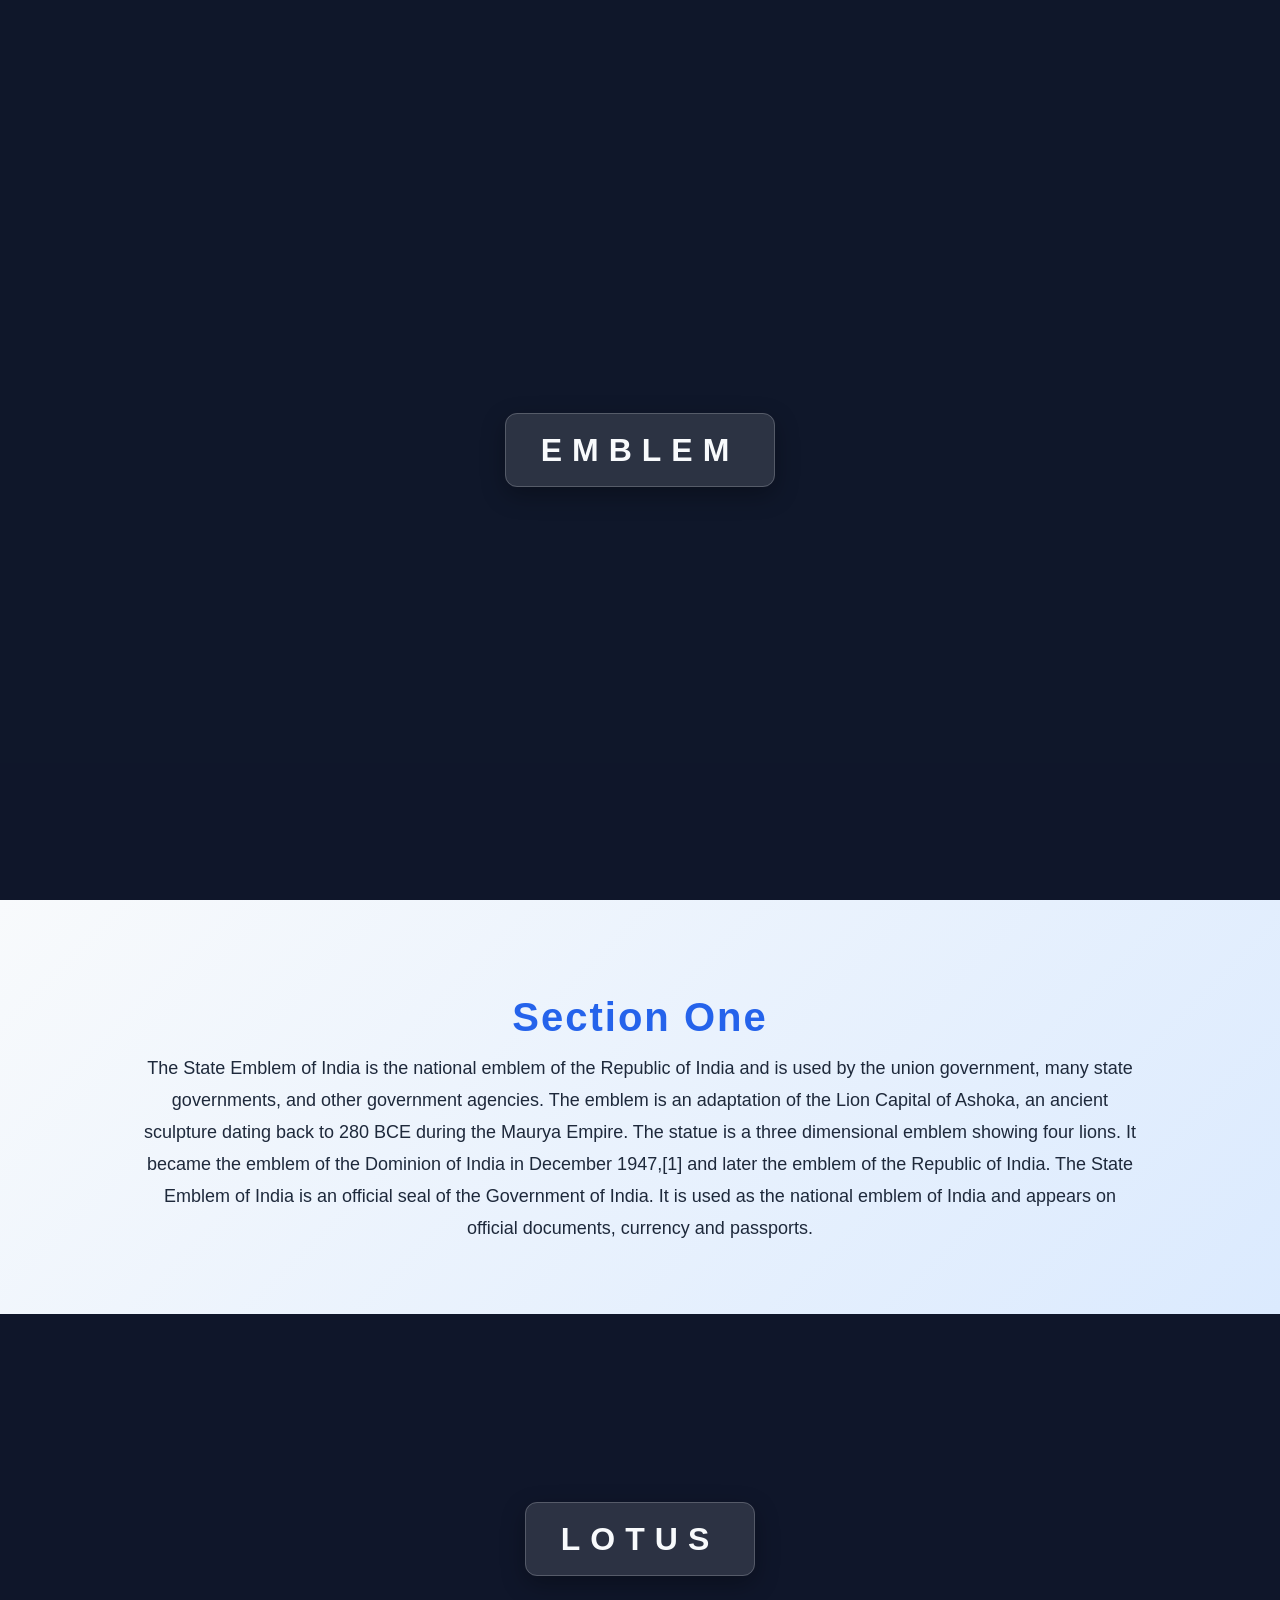
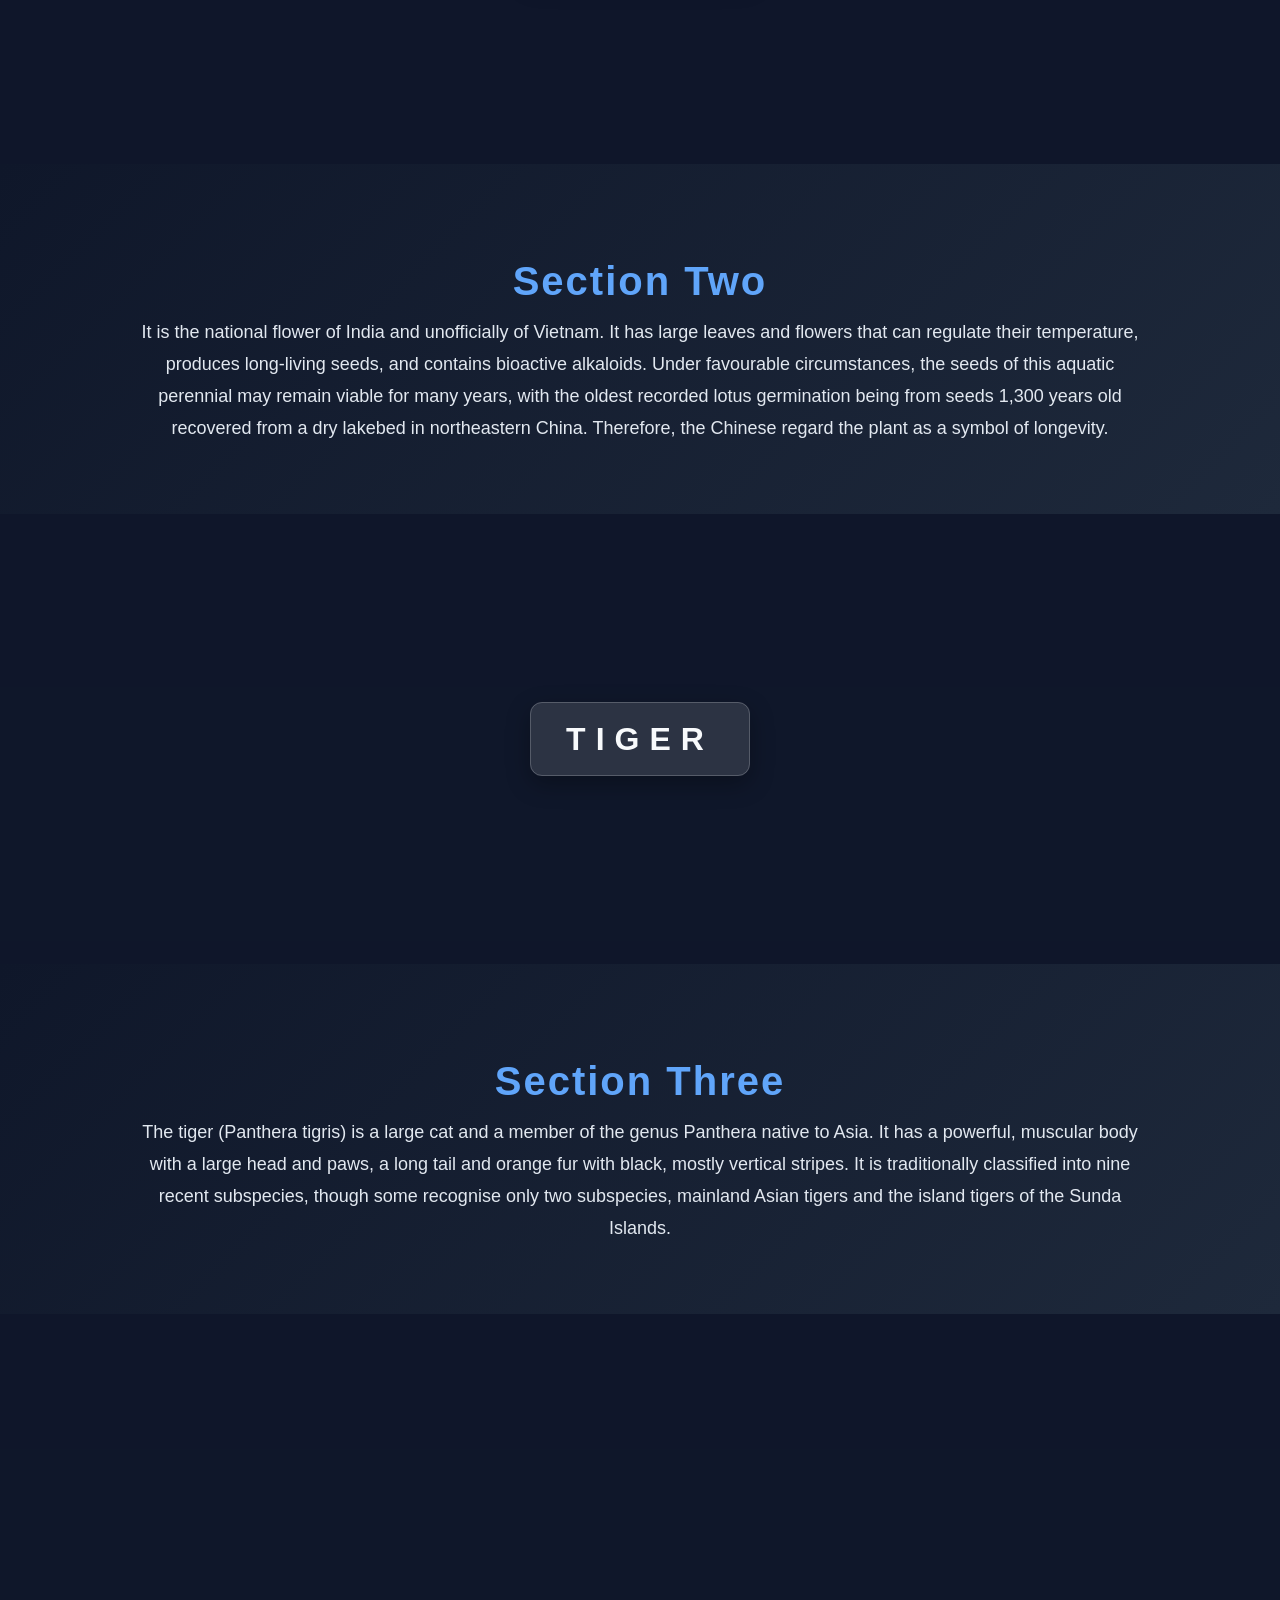
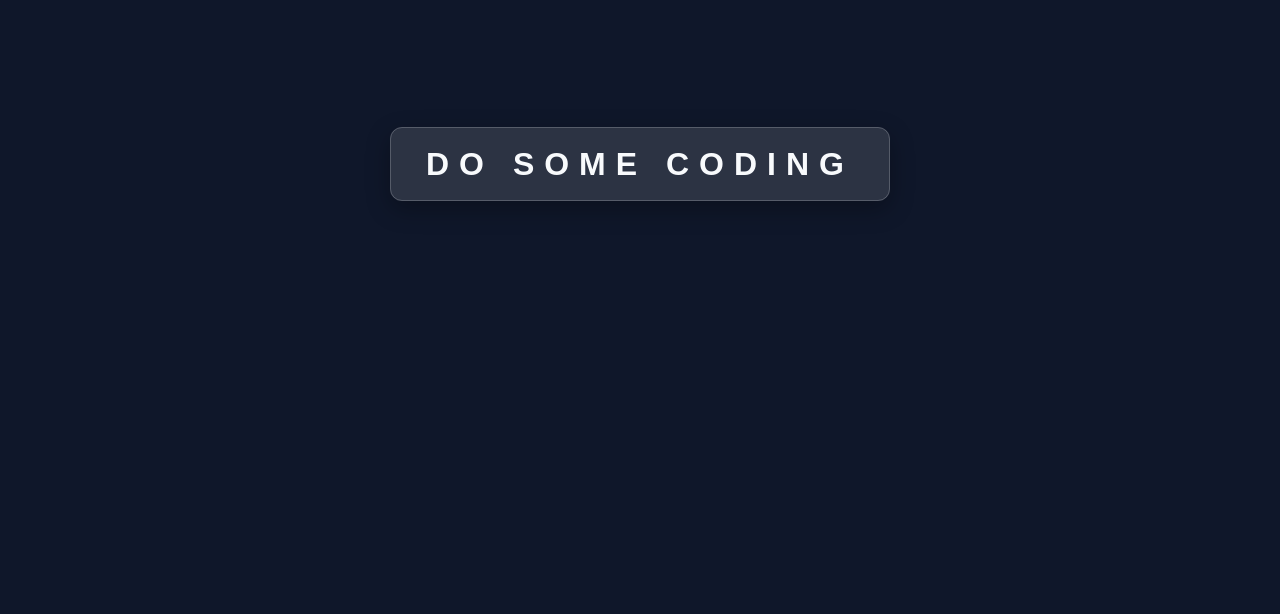
==== Projects/index.html @ c7fb28a3 "Add files via upload" ====
<!DOCTYPE html>
<html lang="en">
  <head>
    <meta charset="UTF-8" />
    <meta http-equiv="X-UA-Compatible" content="IE=edge" />
    <meta name="viewport" content="width=device-width, initial-scale=1.0" />
    <title>Parallax Website</title>
    <link rel="stylesheet" href="style.css" />
  </head>
  <body>
    <section class="pimg1">
      <div class="ptext">
        <span class="textBg"> Emblem </span>
      </div>
    </section>
    <section class="section section-light">
      <h2>Section One</h2>
      <p>
        The State Emblem of India is the national emblem of the Republic of India
        and is used by the union government, many state governments, and other government
        agencies. The emblem is an adaptation of the Lion Capital of Ashoka, an ancient
        sculpture dating back to 280 BCE during the Maurya Empire. The statue is a three
        dimensional emblem showing four lions. It became the emblem of the Dominion of India
        in December 1947,[1] and later the emblem of the Republic of India. 
        The State Emblem of India is an official seal of the Government of India.
        It is used as the national emblem of India and appears on official documents,
        currency and passports.
      </p>
    </section>
    <section class="pimg2">
      <div class="ptext">
        <span class="textBg"> lotus </span>
      </div>
    </section>
    <section class="section section-dark">
      <h2>Section Two</h2>
      <p>
        It is the national flower of India and unofficially of Vietnam.
        It has large leaves and flowers that can regulate their temperature,
        produces long-living seeds, and contains bioactive alkaloids.
        Under favourable circumstances, the seeds of this aquatic perennial
        may remain viable for many years, with the oldest recorded lotus
        germination being from seeds 1,300 years old recovered from a dry 
        lakebed in northeastern China. Therefore, the Chinese regard the
        plant as a symbol of longevity.
      </p>
    </section>
    <section class="pimg3">
      <div class="ptext">
        <span class="textBg"> tiger</span>
      </div>
    </section>
    <section class="section section-dark">
      <h2>Section Three</h2>
      <p>
        The tiger (Panthera tigris) is a large cat and a member of the genus Panthera native to Asia.
        It has a powerful, muscular body with a large head and paws, a long tail and orange fur with
        black, mostly vertical stripes. It is traditionally classified into nine recent subspecies,
        though some recognise only two subspecies, mainland Asian tigers and the island tigers of
        the Sunda Islands.
      </p>
    </section>
    <section class="pimg1">
      <div class="ptext">
        <span class="textBg"> Do Some Coding </span>
      </div>
    </section>
  </body>
</html>
---- Projects/style.css ----
html,
body {
  height: 100%;
  margin: 0;
  font-size: 16px;
  font-family: "Poppins", sans-serif;
  font-weight: 400;
  line-height: 1.8em;
  color: #e2e8f0;
  scroll-behavior: smooth;
  background-color: #0f172a;
}

/* Parallax Images */

.pimg1 {
  background-image: url(images/Emblem11.jpg);
  min-height: 100%;
}

.pimg2 {
  background-image: url(images/lotus12.jpg);
  min-height: 450px;
}

.pimg3 {
  background-image: url(images/Tiger13.jpg);
  min-height: 450px;
}

.pimg1,
.pimg2,
.pimg3 {
  position: relative;
  background-position: center;
  background-size: cover;
  background-repeat: no-repeat;
  background-attachment: fixed;

  /* Dark overlay effect */
  display: flex;
  align-items: center;
  justify-content: center;
}

.pimg1::before,
.pimg2::before,
.pimg3::before {
  content: "";
  position: absolute;
  inset: 0;
  background: rgba(15, 23, 42, 0.55);
}

/* Text on Image */

.ptext {
  position: relative;
  z-index: 1;
  text-align: center;
  color: #ffffff;
  font-size: 32px;
  letter-spacing: 10px;
  text-transform: uppercase;
  font-weight: 700;
  animation: fadeIn 1.5s ease;
}

.textBg {
  background: rgba(255, 255, 255, 0.12);
  backdrop-filter: blur(8px);
  color: #f8fafc;
  padding: 18px 35px;
  border-radius: 12px;
  border: 1px solid rgba(255, 255, 255, 0.2);
  box-shadow: 0 8px 25px rgba(0, 0, 0, 0.3);
}

/* Sections */

.section {
  padding: 70px 100px;
  text-align: center;
}

.section h2 {
  font-size: 40px;
  margin-bottom: 20px;
  letter-spacing: 2px;
}

.section p {
  font-size: 18px;
  line-height: 32px;
  max-width: 1000px;
  margin: 0 auto;
}

/* Light Section */

.section-light {
  background: linear-gradient(135deg, #f8fafc, #dbeafe);
  color: #1e293b;
}

.section-light h2 {
  color: #2563eb;
}

/* Dark Section */

.section-dark {
  background: linear-gradient(135deg, #0f172a, #1e293b);
  color: #e2e8f0;
}

.section-dark h2 {
  color: #60a5fa;
}

/* Animation */

@keyframes fadeIn {
  from {
    opacity: 0;
    transform: translateY(25px);
  }

  to {
    opacity: 1;
    transform: translateY(0);
  }
}

/* Responsive */

@media (max-width: 768px) {
  .ptext {
    font-size: 20px;
    letter-spacing: 4px;
    padding: 0 10px;
  }

  .textBg {
    padding: 14px 20px;
  }

  .section {
    padding: 50px 25px;
  }

  .section h2 {
    font-size: 30px;
  }

  .section p {
    font-size: 16px;
  }
}
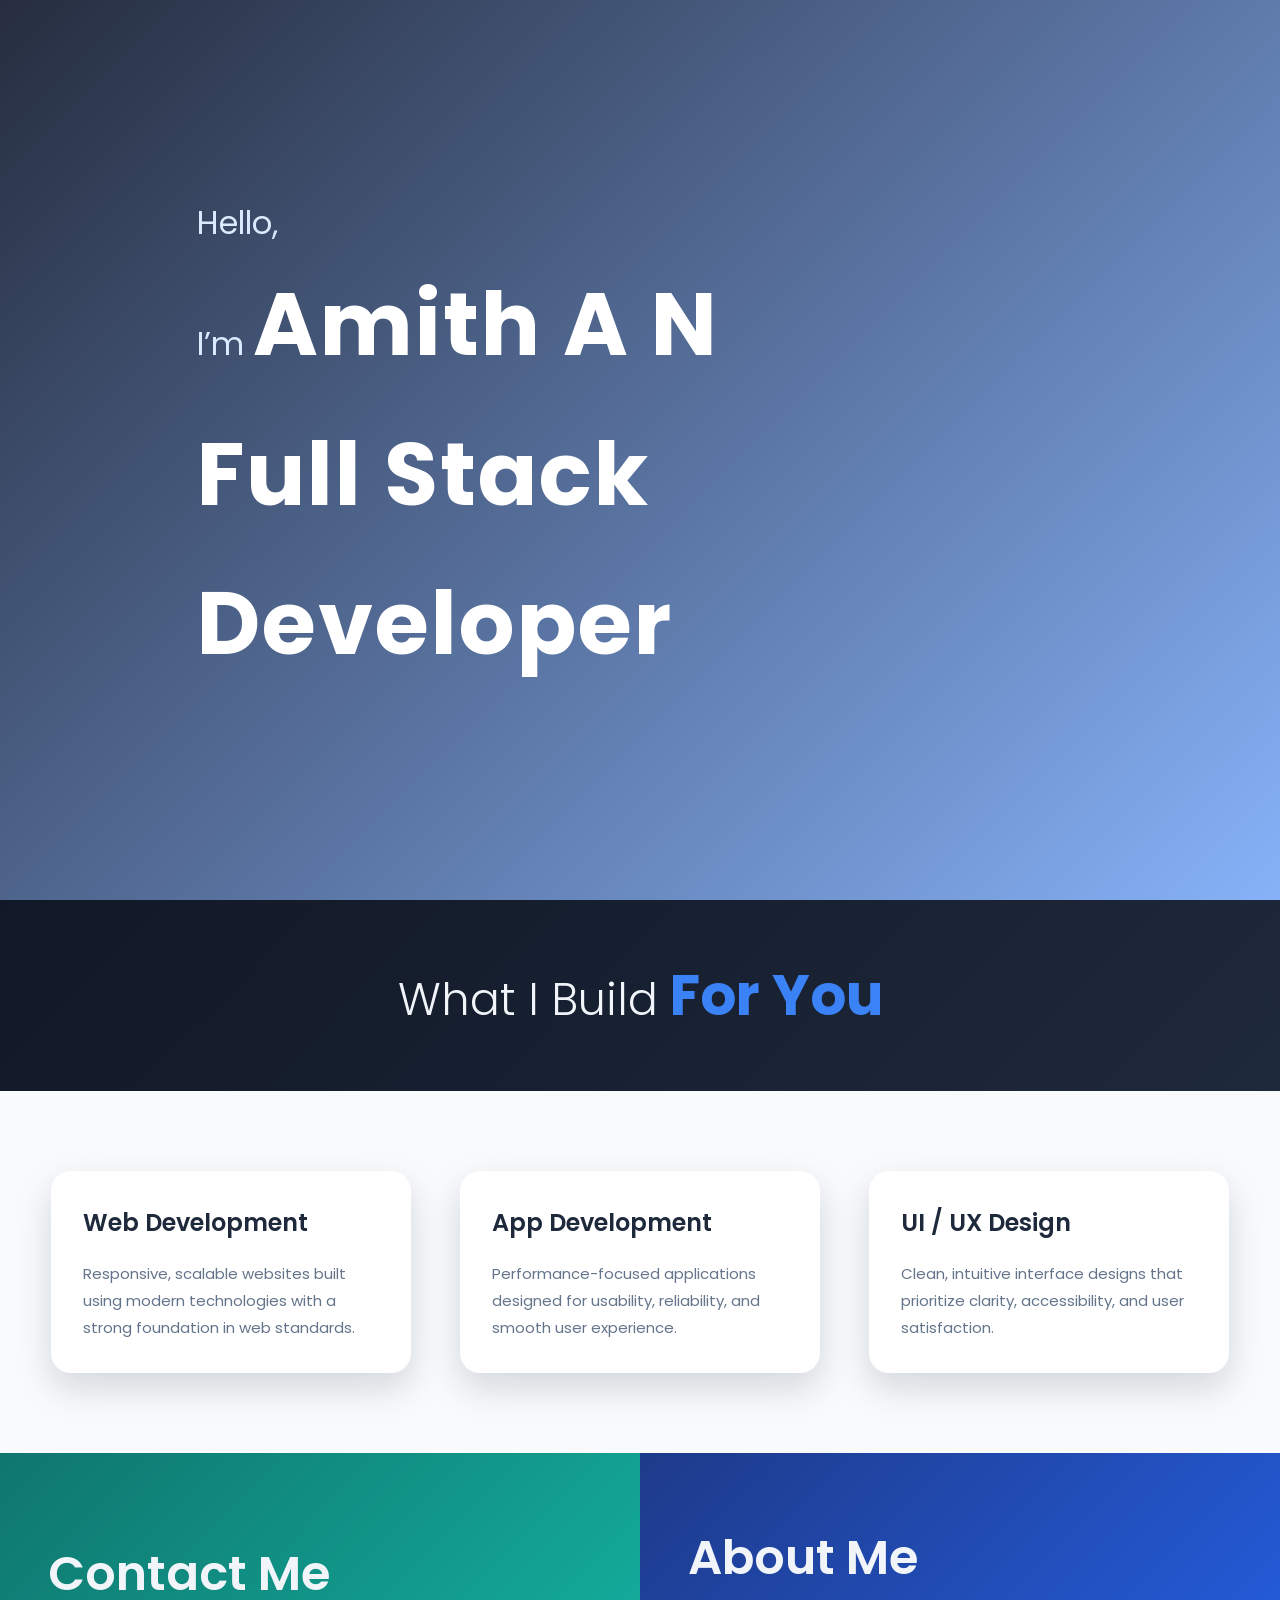
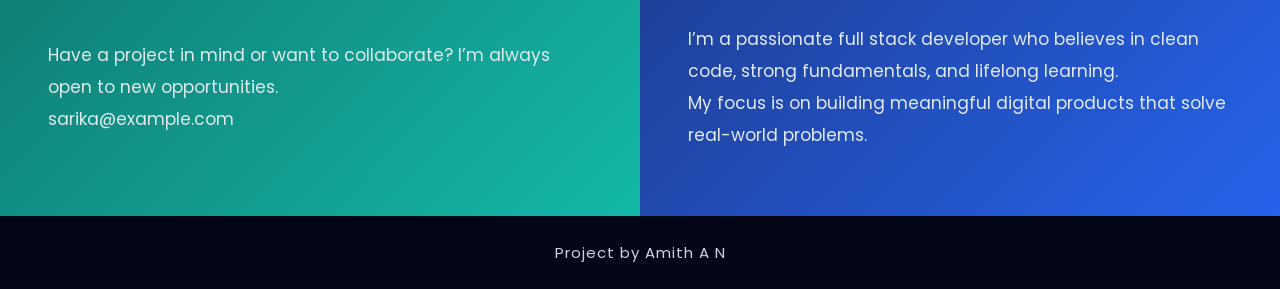
==== commit d69fa5e2: "Add files via upload" ====
--- a/Projects/index.html
+++ b/Projects/index.html
@@ -1,69 +1,105 @@
 <!DOCTYPE html>
 <html lang="en">
-  <head>
-    <meta charset="UTF-8" />
-    <meta http-equiv="X-UA-Compatible" content="IE=edge" />
-    <meta name="viewport" content="width=device-width, initial-scale=1.0" />
-    <title>Parallax Website</title>
-    <link rel="stylesheet" href="style.css" />
-  </head>
-  <body>
-    <section class="pimg1">
-      <div class="ptext">
-        <span class="textBg"> Emblem </span>
+<head>
+  <meta charset="UTF-8" />
+  <meta name="viewport" content="width=device-width, initial-scale=1.0" />
+  <title>Sarika HS | Full Stack Developer</title>
+
+  <!-- Link CSS -->
+  <link rel="stylesheet" href="style.css" />
+</head>
+
+<body>
+
+  <!-- HERO SECTION -->
+  <section class="hero_section">
+    <div class="text_container">
+      <h2>
+        Hello, <br />
+        I’m <span class="lg_text">Amith A N</span>
+      </h2>
+      <h1 class="lg_text">Full Stack Developer</h1>
+    </div>
+  </section>
+
+  <!-- SECTION TITLE -->
+  <section class="black_box">
+    <h2>
+      What I Build <span>For You</span>
+    </h2>
+  </section>
+
+  <!-- WORK / SERVICES -->
+  <section class="work">
+
+    <div class="grid_item">
+      <div class="card">
+        <div class="card_content">
+          <h3>Web Development</h3>
+          <p>
+            Responsive, scalable websites built using modern technologies
+            with a strong foundation in web standards.
+          </p>
+        </div>
       </div>
+    </div>
+
+    <div class="grid_item">
+      <div class="card">
+        <div class="card_content">
+          <h3>App Development</h3>
+          <p>
+            Performance-focused applications designed for usability,
+            reliability, and smooth user experience.
+          </p>
+        </div>
+      </div>
+    </div>
+
+    <div class="grid_item">
+      <div class="card">
+        <div class="card_content">
+          <h3>UI / UX Design</h3>
+          <p>
+            Clean, intuitive interface designs that prioritize clarity,
+            accessibility, and user satisfaction.
+          </p>
+        </div>
+      </div>
+    </div>
+
+  </section>
+
+  <!-- ABOUT & CONTACT -->
+  <section class="bottom_section">
+
+    <section class="contact">
+      <h2>Contact Me</h2>
+      <p>
+        Have a project in mind or want to collaborate?
+        I’m always open to new opportunities.
+      </p>
+      <p>sarika@example.com</p>
     </section>
-    <section class="section section-light">
-      <h2>Section One</h2>
+
+    <section class="about">
+      <h2>About Me</h2>
       <p>
-        The State Emblem of India is the national emblem of the Republic of India
-        and is used by the union government, many state governments, and other government
-        agencies. The emblem is an adaptation of the Lion Capital of Ashoka, an ancient
-        sculpture dating back to 280 BCE during the Maurya Empire. The statue is a three
-        dimensional emblem showing four lions. It became the emblem of the Dominion of India
-        in December 1947,[1] and later the emblem of the Republic of India. 
-        The State Emblem of India is an official seal of the Government of India.
-        It is used as the national emblem of India and appears on official documents,
-        currency and passports.
+        I’m a passionate full stack developer who believes in
+        clean code, strong fundamentals, and lifelong learning.
+      </p>
+      <p>
+        My focus is on building meaningful digital products
+        that solve real-world problems.
       </p>
     </section>
-    <section class="pimg2">
-      <div class="ptext">
-        <span class="textBg"> lotus </span>
-      </div>
-    </section>
-    <section class="section section-dark">
-      <h2>Section Two</h2>
-      <p>
-        It is the national flower of India and unofficially of Vietnam.
-        It has large leaves and flowers that can regulate their temperature,
-        produces long-living seeds, and contains bioactive alkaloids.
-        Under favourable circumstances, the seeds of this aquatic perennial
-        may remain viable for many years, with the oldest recorded lotus
-        germination being from seeds 1,300 years old recovered from a dry 
-        lakebed in northeastern China. Therefore, the Chinese regard the
-        plant as a symbol of longevity.
-      </p>
-    </section>
-    <section class="pimg3">
-      <div class="ptext">
-        <span class="textBg"> tiger</span>
-      </div>
-    </section>
-    <section class="section section-dark">
-      <h2>Section Three</h2>
-      <p>
-        The tiger (Panthera tigris) is a large cat and a member of the genus Panthera native to Asia.
-        It has a powerful, muscular body with a large head and paws, a long tail and orange fur with
-        black, mostly vertical stripes. It is traditionally classified into nine recent subspecies,
-        though some recognise only two subspecies, mainland Asian tigers and the island tigers of
-        the Sunda Islands.
-      </p>
-    </section>
-    <section class="pimg1">
-      <div class="ptext">
-        <span class="textBg"> Do Some Coding </span>
-      </div>
-    </section>
-  </body>
+
+  </section>
+
+  <!-- FOOTER -->
+  <footer>
+    <p>Project by Amith A N</p>
+  </footer>
+
+</body>
 </html>
--- a/Projects/style.css
+++ b/Projects/style.css
@@ -1,129 +1,240 @@
-html,
+/* =================================
+   GOOGLE FONT + ROOT VARIABLES
+================================= */
+@import url("https://fonts.googleapis.com/css2?family=Poppins:wght@300;400;500;600;700&display=swap");
+
+:root {
+  --bg-dark: #0f172a;
+  --bg-light: #f8fafc;
+  --text-light: #f1f5f9;
+  --text-dark: #1e293b;
+
+  --primary: #3b82f6;
+  --secondary: #8b5cf6;
+
+  --about-bg: #1e3a8a;
+  --contact-bg: #0f766e;
+
+  --card-bg: #ffffff;
+  --shadow: rgba(15, 23, 42, 0.15);
+}
+
+/* =================================
+   RESET
+================================= */
+*,
+*::before,
+*::after {
+  margin: 0;
+  padding: 0;
+  box-sizing: border-box;
+}
+
+/* =================================
+   BODY
+================================= */
 body {
-  height: 100%;
-  margin: 0;
-  font-size: 16px;
   font-family: "Poppins", sans-serif;
+  line-height: 1.7;
   font-weight: 400;
-  line-height: 1.8em;
-  color: #e2e8f0;
-  scroll-behavior: smooth;
-  background-color: #0f172a;
-}
-
-/* Parallax Images */
-
-.pimg1 {
-  background-image: url(images/Emblem11.jpg);
-  min-height: 100%;
-}
-
-.pimg2 {
-  background-image: url(images/lotus12.jpg);
-  min-height: 450px;
-}
-
-.pimg3 {
-  background-image: url(images/Tiger13.jpg);
-  min-height: 450px;
-}
-
-.pimg1,
-.pimg2,
-.pimg3 {
-  position: relative;
-  background-position: center;
-  background-size: cover;
-  background-repeat: no-repeat;
-  background-attachment: fixed;
-
-  /* Dark overlay effect */
+  background: var(--bg-light);
+  color: var(--text-dark);
+  overflow-x: hidden;
+}
+
+/* =================================
+   HERO SECTION
+================================= */
+.hero_section {
+  min-height: 100vh;
+  background:
+    linear-gradient(
+      135deg,
+      rgba(15, 23, 42, 0.9),
+      rgba(59, 130, 246, 0.6)
+    ),
+    url("images/developer.png") center/cover no-repeat;
+
   display: flex;
   align-items: center;
   justify-content: center;
-}
-
-.pimg1::before,
-.pimg2::before,
-.pimg3::before {
-  content: "";
-  position: absolute;
-  inset: 0;
-  background: rgba(15, 23, 42, 0.55);
-}
-
-/* Text on Image */
-
-.ptext {
-  position: relative;
-  z-index: 1;
+  text-align: left;
+}
+
+.text_container {
+  max-width: 950px;
+  padding: 3rem 2rem;
+  color: var(--text-light);
+  animation: fadeIn 1.5s ease;
+}
+
+.text_container h1 {
+  margin-bottom: 15px;
+}
+
+.lg_text {
+  font-size: clamp(3rem, 7vw, 5.5rem);
+  font-weight: 700;
+  letter-spacing: 2px;
+  color: #ffffff;
+}
+
+.text_container h2 {
+  font-size: 2rem;
+  font-weight: 400;
+  margin-top: 10px;
+  color: #dbeafe;
+}
+
+/* =================================
+   BLACK BOX
+================================= */
+.black_box {
+  background: linear-gradient(135deg, #111827, #1e293b);
+  padding: 3rem 1rem;
   text-align: center;
-  color: #ffffff;
-  font-size: 32px;
-  letter-spacing: 10px;
-  text-transform: uppercase;
+}
+
+.black_box h2 {
+  font-size: 2.8rem;
+  font-weight: 300;
+  color: var(--text-light);
+}
+
+.black_box h2 span {
+  color: var(--primary);
   font-weight: 700;
-  animation: fadeIn 1.5s ease;
-}
-
-.textBg {
-  background: rgba(255, 255, 255, 0.12);
-  backdrop-filter: blur(8px);
-  color: #f8fafc;
-  padding: 18px 35px;
-  border-radius: 12px;
-  border: 1px solid rgba(255, 255, 255, 0.2);
-  box-shadow: 0 8px 25px rgba(0, 0, 0, 0.3);
-}
-
-/* Sections */
-
-.section {
-  padding: 70px 100px;
+  font-size: 3.5rem;
+}
+
+/* =================================
+   SERVICES GRID
+================================= */
+.work {
+  max-width: 1250px;
+  margin: 5rem auto;
+  padding: 0 2rem;
+
+  display: grid;
+  grid-template-columns: repeat(auto-fit, minmax(300px, 1fr));
+  gap: 2.5rem;
+}
+
+.grid_item {
+  display: flex;
+  justify-content: center;
+}
+
+/* =================================
+   CARD DESIGN
+================================= */
+.card {
+  background: var(--card-bg);
+  max-width: 360px;
+  border-radius: 20px;
+  overflow: hidden;
+
+  box-shadow: 0 15px 35px var(--shadow);
+  transition: all 0.4s ease;
+}
+
+.card:hover {
+  transform: translateY(-12px) scale(1.02);
+  box-shadow: 0 25px 45px rgba(15, 23, 42, 0.25);
+}
+
+.card img {
+  width: 100%;
+  height: 220px;
+  object-fit: cover;
+}
+
+.card_content {
+  padding: 2rem;
+}
+
+.card_content h3 {
+  font-size: 1.5rem;
+  font-weight: 600;
+  margin-bottom: 1rem;
+  color: var(--text-dark);
+}
+
+.card_content p {
+  color: #64748b;
+  font-size: 15px;
+  line-height: 1.8;
+}
+
+/* =================================
+   ABOUT + CONTACT SECTION
+================================= */
+.bottom_section {
+  display: flex;
+  flex-wrap: wrap;
+}
+
+.about,
+.contact {
+  flex: 1;
+  min-height: 350px;
+  padding: 4rem 3rem;
+  color: var(--text-light);
+
+  display: flex;
+  flex-direction: column;
+  justify-content: center;
+}
+
+.about {
+  background: linear-gradient(
+    135deg,
+    var(--about-bg),
+    #2563eb
+  );
+}
+
+.contact {
+  background: linear-gradient(
+    135deg,
+    var(--contact-bg),
+    #14b8a6
+  );
+}
+
+.about h2,
+.contact h2 {
+  font-size: 3rem;
+  font-weight: 600;
+  margin-bottom: 1.5rem;
+}
+
+.about p,
+.contact p {
+  font-size: 17px;
+  line-height: 1.9;
+  color: #e2e8f0;
+}
+
+/* =================================
+   FOOTER
+================================= */
+footer {
+  background: #020617;
+  color: #cbd5e1;
   text-align: center;
-}
-
-.section h2 {
-  font-size: 40px;
-  margin-bottom: 20px;
-  letter-spacing: 2px;
-}
-
-.section p {
-  font-size: 18px;
-  line-height: 32px;
-  max-width: 1000px;
-  margin: 0 auto;
-}
-
-/* Light Section */
-
-.section-light {
-  background: linear-gradient(135deg, #f8fafc, #dbeafe);
-  color: #1e293b;
-}
-
-.section-light h2 {
-  color: #2563eb;
-}
-
-/* Dark Section */
-
-.section-dark {
-  background: linear-gradient(135deg, #0f172a, #1e293b);
-  color: #e2e8f0;
-}
-
-.section-dark h2 {
-  color: #60a5fa;
-}
-
-/* Animation */
-
+  padding: 1.5rem;
+  font-size: 15px;
+  letter-spacing: 1px;
+}
+
+/* =================================
+   ANIMATION
+================================= */
 @keyframes fadeIn {
   from {
     opacity: 0;
-    transform: translateY(25px);
+    transform: translateY(30px);
   }
 
   to {
@@ -132,28 +243,35 @@
   }
 }
 
-/* Responsive */
-
-@media (max-width: 768px) {
-  .ptext {
-    font-size: 20px;
-    letter-spacing: 4px;
-    padding: 0 10px;
-  }
-
-  .textBg {
-    padding: 14px 20px;
-  }
-
-  .section {
-    padding: 50px 25px;
-  }
-
-  .section h2 {
-    font-size: 30px;
-  }
-
-  .section p {
-    font-size: 16px;
+/* =================================
+   RESPONSIVE DESIGN
+================================= */
+@media (max-width: 786px) {
+  .hero_section {
+    min-height: 80vh;
+    text-align: center;
+    padding: 2rem;
+  }
+
+  .lg_text {
+    font-size: 3rem;
+  }
+
+  .black_box h2 {
+    font-size: 2rem;
+  }
+
+  .black_box h2 span {
+    font-size: 2.5rem;
+  }
+
+  .about,
+  .contact {
+    padding: 3rem 2rem;
+  }
+
+  .about h2,
+  .contact h2 {
+    font-size: 2.2rem;
   }
 }
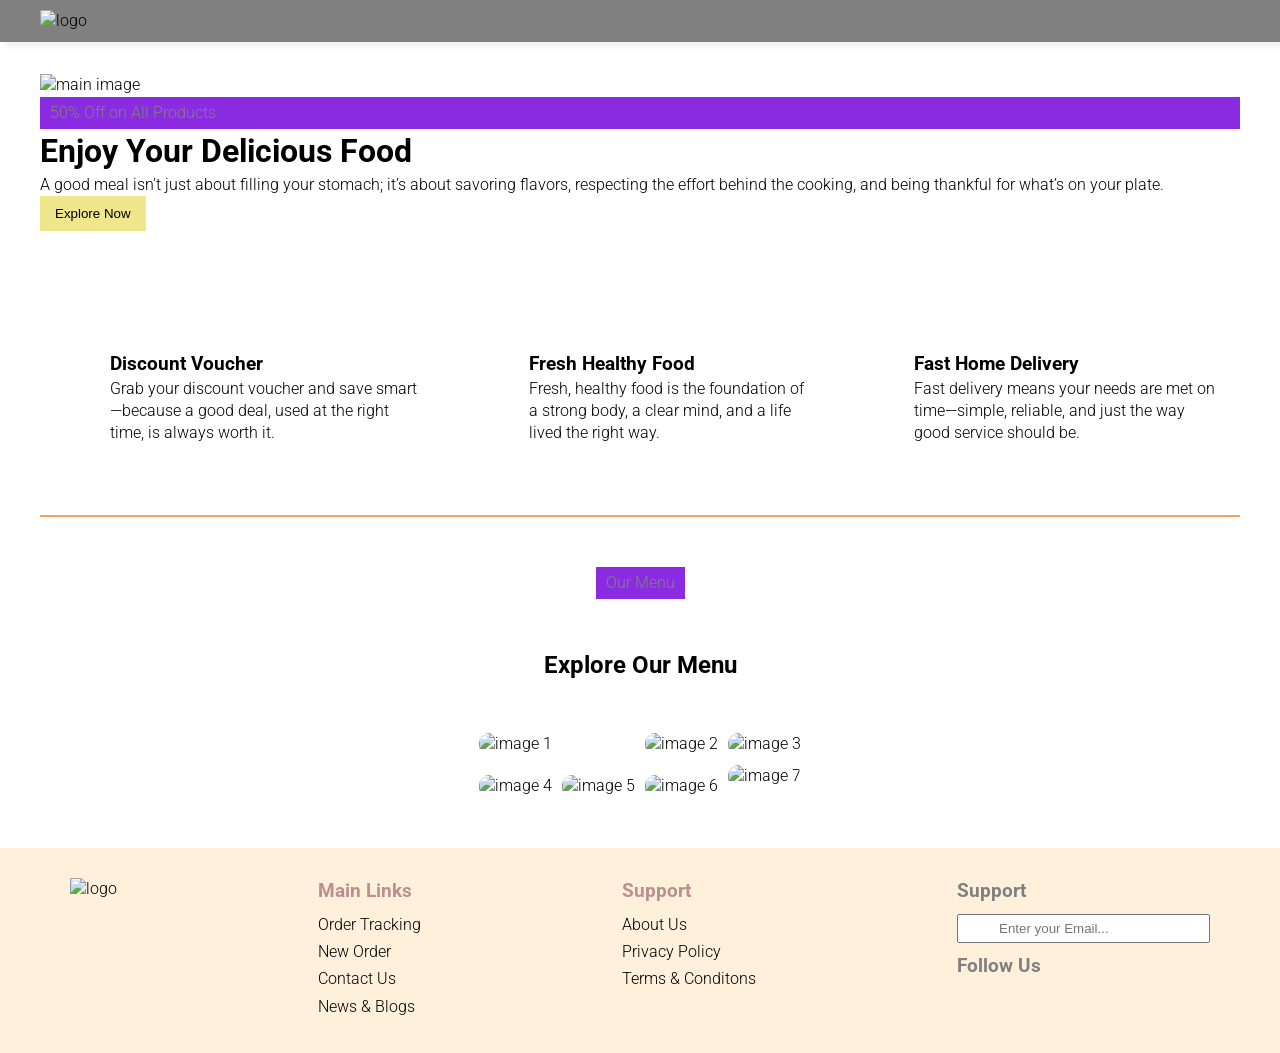
==== commit 0d0d7c83: "Add files via upload" ====
--- a/Projects/index.html
+++ b/Projects/index.html
@@ -1,105 +1,167 @@
 <!DOCTYPE html>
 <html lang="en">
-<head>
-  <meta charset="UTF-8" />
-  <meta name="viewport" content="width=device-width, initial-scale=1.0" />
-  <title>Sarika HS | Full Stack Developer</title>
+  <head>
+    <meta charset="UTF-8" />
+    <meta http-equiv="X-UA-Compatible" content="IE=edge" />
+    <meta name="viewport" content="width=device-width, initial-scale=1.0" />
+    <title>Restaurant Website</title>
+    <link rel="stylesheet" href="style.css" />
+    <script
+      src="https://kit.fontawesome.com/7a4b62b0a4.js"
+      crossorigin="anonymous"
+    ></script>
+  </head>
+  <body>
+    <nav>
+      <div class="navigation container">
+        <div class="logo_container">
+          <img src="images/logo.jpg" alt="logo" />
+        </div>
+        <div class="bar_icon">
+          <i class="fas fa-bars"></i>
+        </div>
+      </div>
+    </nav>
+    <!-- Main Section -->
+    <div class="container">
+      <div class="main">
+        <div class="main_image">
+          <img src="images/main_image.jpg" alt="main image" />
+        </div>
+        <div class="main_content">
+          <div class="tag">50% Off on All Products</div>
+          <h1>Enjoy Your Delicious Food</h1>
+          <p>
+            A good meal isn’t just about filling your stomach; it’s
+            about savoring flavors, respecting the effort behind the
+            cooking, and being thankful for what’s on your plate.
+          </p>
+          <button class="explore_btn">Explore Now</button>
+        </div>
+      </div>
+      <section class="features">
+        <div class="feature">
+          <img src="icons/discount.jpg" alt="" />
+          <div class="feature_content">
+            <h3>Discount Voucher</h3>
+            Grab your discount voucher and save smart—because a good deal, used at the right time, is always worth it.
+          </div>
+        </div>
+        <div class="feature">
+          <img src="icons/fresh.jpg" alt="" />
+          <div class="feature_content">
+            <h3>Fresh Healthy Food</h3>
+            Fresh, healthy food is the foundation of a strong body, a clear mind, and a life lived the right way.
+          </div>
+        </div>
+        <div class="feature">
+          <img src="icons/delivery.jpg" alt="" />
+          <div class="feature_content">
+            <h3>Fast Home Delivery</h3>
+            Fast delivery means your needs are met on time—simple, reliable, and just the way good service should be.
+          </div>
+        </div>
+      </section>
+      <div class="divider"></div>
+      <div class="menu">
+        <div class="tag">Our Menu</div>
+        <h2>Explore Our Menu</h2>
 
-  <!-- Link CSS -->
-  <link rel="stylesheet" href="style.css" />
-</head>
-
-<body>
-
-  <!-- HERO SECTION -->
-  <section class="hero_section">
-    <div class="text_container">
-      <h2>
-        Hello, <br />
-        I’m <span class="lg_text">Amith A N</span>
-      </h2>
-      <h1 class="lg_text">Full Stack Developer</h1>
-    </div>
-  </section>
-
-  <!-- SECTION TITLE -->
-  <section class="black_box">
-    <h2>
-      What I Build <span>For You</span>
-    </h2>
-  </section>
-
-  <!-- WORK / SERVICES -->
-  <section class="work">
-
-    <div class="grid_item">
-      <div class="card">
-        <div class="card_content">
-          <h3>Web Development</h3>
-          <p>
-            Responsive, scalable websites built using modern technologies
-            with a strong foundation in web standards.
-          </p>
+        <div class="grid">
+          <div class="item1">
+            <img
+              class="grid-image"
+              src="images/grid_image1.jpg"
+              alt="image 1"
+            />
+          </div>
+          <div class="item2">
+            <img
+              class="grid-image"
+              src="images/grid_image2.jpg"
+              alt="image 2"
+            />
+          </div>
+          <div class="item3">
+            <img
+              class="grid-image"
+              src="images/grid_image3.jpg"
+              alt="image 3"
+            />
+          </div>
+          <div class="item4">
+            <img
+              class="grid-image"
+              src="images/grid_image4.jpg"
+              alt="image 4"
+            />
+          </div>
+          <div class="item5">
+            <img
+              class="grid-image"
+              src="images/grid_image5.jpg"
+              alt="image 5"
+            />
+          </div>
+          <div class="item6">
+            <img
+              class="grid-image"
+              src="images/grid_image6.jpg"
+              alt="image 6"
+            />
+          </div>
+          <div class="item7">
+            <img
+              class="grid-image"
+              src="images/grid_image7.jpg"
+              alt="image 7"
+            />
+          </div>
         </div>
       </div>
     </div>
-
-    <div class="grid_item">
-      <div class="card">
-        <div class="card_content">
-          <h3>App Development</h3>
-          <p>
-            Performance-focused applications designed for usability,
-            reliability, and smooth user experience.
-          </p>
+    <footer>
+      <div class="footer_container container">
+        <div class="footer_logo">
+          <img src="images/logo.png" alt="logo" />
+        </div>
+        <div class="link_lists">
+          <h3>Main Links</h3>
+          <ul>
+            <li>Order Tracking</li>
+            <li>New Order</li>
+            <li>Contact Us</li>
+            <li>News & Blogs</li>
+          </ul>
+        </div>
+        <div class="link_lists">
+          <h3>Support</h3>
+          <ul>
+            <li>About Us</li>
+            <li>Privacy Policy</li>
+            <li>Terms & Conditons</li>
+          </ul>
+        </div>
+        <div class="news_letter">
+          <h3>Support</h3>
+          <input type="email" placeholder="Enter your Email..." />
+          <h3>Follow Us</h3>
+          <div class="icon_container">
+            <div class="icon">
+              <i class="our-facebook"></i>
+            </div>
+            <div class="icon">
+              <i class="www-twitter" aria-hidden="true"></i>
+            </div>
+            <div class="icon">
+              <i class="123-instagram" aria-hidden="true"></i>
+            </div>
+            <div class="icon">
+              <i class="abc-youtube" aria-hidden="true"></i>
+            </div>
+          </div>
         </div>
       </div>
-    </div>
-
-    <div class="grid_item">
-      <div class="card">
-        <div class="card_content">
-          <h3>UI / UX Design</h3>
-          <p>
-            Clean, intuitive interface designs that prioritize clarity,
-            accessibility, and user satisfaction.
-          </p>
-        </div>
-      </div>
-    </div>
-
-  </section>
-
-  <!-- ABOUT & CONTACT -->
-  <section class="bottom_section">
-
-    <section class="contact">
-      <h2>Contact Me</h2>
-      <p>
-        Have a project in mind or want to collaborate?
-        I’m always open to new opportunities.
-      </p>
-      <p>sarika@example.com</p>
-    </section>
-
-    <section class="about">
-      <h2>About Me</h2>
-      <p>
-        I’m a passionate full stack developer who believes in
-        clean code, strong fundamentals, and lifelong learning.
-      </p>
-      <p>
-        My focus is on building meaningful digital products
-        that solve real-world problems.
-      </p>
-    </section>
-
-  </section>
-
-  <!-- FOOTER -->
-  <footer>
-    <p>Project by Amith A N</p>
-  </footer>
-
-</body>
+    </footer>
+  </body>
 </html>
--- a/Projects/style.css
+++ b/Projects/style.css
@@ -1,277 +1,225 @@
-/* =================================
-   GOOGLE FONT + ROOT VARIABLES
-================================= */
-@import url("https://fonts.googleapis.com/css2?family=Poppins:wght@300;400;500;600;700&display=swap");
-
-:root {
-  --bg-dark: #0f172a;
-  --bg-light: #f8fafc;
-  --text-light: #f1f5f9;
-  --text-dark: #1e293b;
-
-  --primary: #3b82f6;
-  --secondary: #8b5cf6;
-
-  --about-bg: #1e3a8a;
-  --contact-bg: #0f766e;
-
-  --card-bg: #ffffff;
-  --shadow: rgba(15, 23, 42, 0.15);
-}
-
-/* =================================
-   RESET
-================================= */
-*,
-*::before,
-*::after {
+@import url("https://fonts.googleapis.com/css2?family=Roboto:ital,wght@0,100;0,300;0,400;0,500;0,700;0,900;1,100;1,300;1,400;1,500;1,700;1,900&display=swap");
+* {
   margin: 0;
   padding: 0;
   box-sizing: border-box;
 }
-
-/* =================================
-   BODY
-================================= */
+html,
 body {
-  font-family: "Poppins", sans-serif;
-  line-height: 1.7;
+  line-height: 1.4;
+  font-weight: 300;
+  font-family: "Roboto", sans-serif;
+}
+button {
+  padding: 10px 15px;
+  border: none;
+  transition: 0.2s ease-in-out;
+}
+button:hover {
+  opacity: 0.8;
+  transition: 0.2s ease-in-out;
+}
+/* Navigation */
+
+nav {
+  box-shadow: 5px 5px 5px rgba(1, 1, 1, 0.05);
+  position: sticky;
+  top: 0;
+  margin-bottom: 32px;
+  background: gray;
+  padding: 10px;
+  z-index: 50;
+}
+.navigation {
+  display: flex;
+  justify-content: space-between;
+  align-items: center;
+}
+
+.container {
+  max-width: 1200px;
+  margin: 0 auto;
+}
+.bar_icon {
+  font-size: 32px;
+}
+
+/* Hero Section */
+.hero {
+  display: flex;
+  gap: 100px;
+  justify-content: center;
+  align-items: center;
+}
+.hero_content {
+  display: flex;
+  flex-direction: column;
+  gap: 20px;
+}
+.tag {
+  background-color: blueviolet;
+  padding: 5px 10px;
+  color: gray;
+  align-self: flex-start;
+}
+
+.hero_content h1 {
+  font-size: 72px;
+  line-height: 1.2;
   font-weight: 400;
-  background: var(--bg-light);
-  color: var(--text-dark);
-  overflow-x: hidden;
-}
-
-/* =================================
-   HERO SECTION
-================================= */
-.hero_section {
-  min-height: 100vh;
-  background:
-    linear-gradient(
-      135deg,
-      rgba(15, 23, 42, 0.9),
-      rgba(59, 130, 246, 0.6)
-    ),
-    url("images/developer.png") center/cover no-repeat;
-
-  display: flex;
+}
+.explore_btn {
+  background: khaki;
+  align-self: flex-start;
+}
+
+/* Features Section */
+.features {
+  margin-top: 100px;
+  display: flex;
+  gap: 20px;
+  justify-content: center;
+  margin-bottom: 50px;
+}
+.feature {
+  display: flex;
+  gap: 20px;
+  padding: 20px;
+  transition: 0.2s ease-in-out;
+}
+.feature img {
+  width: 72px;
+}
+.feature:hover {
+  transition: 0.2s ease-in-out;
+  box-shadow: 5px 5px 5px rgba(1, 1, 1, 0.05);
+}
+.divider {
+  border: 1px solid sandybrown;
+  margin: 20px 0;
+}
+
+/* Menu Section */
+
+.menu {
+  display: flex;
+  flex-direction: column;
+  gap: 50px;
+  margin: 50px 0;
   align-items: center;
-  justify-content: center;
-  text-align: left;
-}
-
-.text_container {
-  max-width: 950px;
-  padding: 3rem 2rem;
-  color: var(--text-light);
-  animation: fadeIn 1.5s ease;
-}
-
-.text_container h1 {
-  margin-bottom: 15px;
-}
-
-.lg_text {
-  font-size: clamp(3rem, 7vw, 5.5rem);
-  font-weight: 700;
-  letter-spacing: 2px;
-  color: #ffffff;
-}
-
-.text_container h2 {
-  font-size: 2rem;
-  font-weight: 400;
-  margin-top: 10px;
-  color: #dbeafe;
-}
-
-/* =================================
-   BLACK BOX
-================================= */
-.black_box {
-  background: linear-gradient(135deg, #111827, #1e293b);
-  padding: 3rem 1rem;
-  text-align: center;
-}
-
-.black_box h2 {
-  font-size: 2.8rem;
-  font-weight: 300;
-  color: var(--text-light);
-}
-
-.black_box h2 span {
-  color: var(--primary);
-  font-weight: 700;
-  font-size: 3.5rem;
-}
-
-/* =================================
-   SERVICES GRID
-================================= */
-.work {
-  max-width: 1250px;
-  margin: 5rem auto;
-  padding: 0 2rem;
-
+}
+.menu .tag {
+  align-self: center;
+}
+
+.grid-image {
+  border-radius: 10px;
+  transition: 0.2s ease-in-out;
+  width: 100%;
+  height: 100%;
+}
+.grid-image:hover {
+  transform: scale(1.05);
+  transition: 0.2s ease-in-out;
+}
+.grid {
   display: grid;
-  grid-template-columns: repeat(auto-fit, minmax(300px, 1fr));
-  gap: 2.5rem;
-}
-
-.grid_item {
-  display: flex;
-  justify-content: center;
-}
-
-/* =================================
-   CARD DESIGN
-================================= */
-.card {
-  background: var(--card-bg);
-  max-width: 360px;
-  border-radius: 20px;
-  overflow: hidden;
-
-  box-shadow: 0 15px 35px var(--shadow);
-  transition: all 0.4s ease;
-}
-
-.card:hover {
-  transform: translateY(-12px) scale(1.02);
-  box-shadow: 0 25px 45px rgba(15, 23, 42, 0.25);
-}
-
-.card img {
-  width: 100%;
-  height: 220px;
-  object-fit: cover;
-}
-
-.card_content {
-  padding: 2rem;
-}
-
-.card_content h3 {
-  font-size: 1.5rem;
-  font-weight: 600;
-  margin-bottom: 1rem;
-  color: var(--text-dark);
-}
-
-.card_content p {
-  color: #64748b;
-  font-size: 15px;
-  line-height: 1.8;
-}
-
-/* =================================
-   ABOUT + CONTACT SECTION
-================================= */
-.bottom_section {
-  display: flex;
-  flex-wrap: wrap;
-}
-
-.about,
-.contact {
-  flex: 1;
-  min-height: 350px;
-  padding: 4rem 3rem;
-  color: var(--text-light);
-
-  display: flex;
-  flex-direction: column;
-  justify-content: center;
-}
-
-.about {
-  background: linear-gradient(
-    135deg,
-    var(--about-bg),
-    #2563eb
-  );
-}
-
-.contact {
-  background: linear-gradient(
-    135deg,
-    var(--contact-bg),
-    #14b8a6
-  );
-}
-
-.about h2,
-.contact h2 {
-  font-size: 3rem;
-  font-weight: 600;
-  margin-bottom: 1.5rem;
-}
-
-.about p,
-.contact p {
-  font-size: 17px;
-  line-height: 1.9;
-  color: #e2e8f0;
-}
-
-/* =================================
-   FOOTER
-================================= */
+  gap: 10px;
+  grid-template-areas:
+    "I1 I1 I2 I3"
+    "I1 I1 I2 I7"
+    "I4 I5 I6 I7";
+}
+
+.item1 {
+  grid-area: I1;
+}
+.item2 {
+  grid-area: I2;
+}
+.item3 {
+  grid-area: I3;
+}
+.item4 {
+  grid-area: I4;
+}
+.item5 {
+  grid-area: I5;
+}
+.item6 {
+  grid-area: I6;
+}
+.item7 {
+  grid-area: I7;
+}
+
+/* Footer Section */
+
 footer {
-  background: #020617;
-  color: #cbd5e1;
-  text-align: center;
-  padding: 1.5rem;
-  font-size: 15px;
-  letter-spacing: 1px;
-}
-
-/* =================================
-   ANIMATION
-================================= */
-@keyframes fadeIn {
-  from {
-    opacity: 0;
-    transform: translateY(30px);
-  }
-
-  to {
-    opacity: 1;
-    transform: translateY(0);
-  }
-}
-
-/* =================================
-   RESPONSIVE DESIGN
-================================= */
+  background-color: #fff0db;
+}
+.link_lists h3 {
+  margin-bottom: 10px;
+  color: rosybrown;
+}
+.link_lists ul {
+  list-style: none;
+}
+.link_lists ul li {
+  font-size: 16px;
+  margin-bottom: 5px;
+}
+.news_letter h3 {
+  margin-bottom: 10px;
+  color: gray;
+}
+.news_letter input {
+  padding: 5px 40px;
+  margin-bottom: 10px;
+}
+.footer_container {
+  padding: 30px;
+  display: flex;
+  justify-content: space-between;
+}
+.icon_container {
+  display: flex;
+  gap: 15px;
+  font-size: 32px;
+}
 @media (max-width: 786px) {
-  .hero_section {
-    min-height: 80vh;
-    text-align: center;
-    padding: 2rem;
-  }
-
-  .lg_text {
-    font-size: 3rem;
-  }
-
-  .black_box h2 {
-    font-size: 2rem;
-  }
-
-  .black_box h2 span {
-    font-size: 2.5rem;
-  }
-
-  .about,
-  .contact {
-    padding: 3rem 2rem;
-  }
-
-  .about h2,
-  .contact h2 {
-    font-size: 2.2rem;
+  .hero {
+    flex-direction: column;
+  }
+
+  .hero_image {
+    display: flex;
+    justify-content: center;
+  }
+  .hero_image img {
+    width: 80%;
+  }
+  .hero_content {
+    gap: 10px;
+
+    padding: 0 20px;
+  }
+  .hero_content h1 {
+    font-size: 32px;
+  }
+  .features {
+    flex-direction: column;
+  }
+  .feature {
+    flex-direction: column;
+  }
+  .grid {
+    padding: 10px;
+  }
+  .grid-image {
+    border-radius: 0px;
+  }
+  .footer_container {
+    flex-direction: column;
   }
 }
